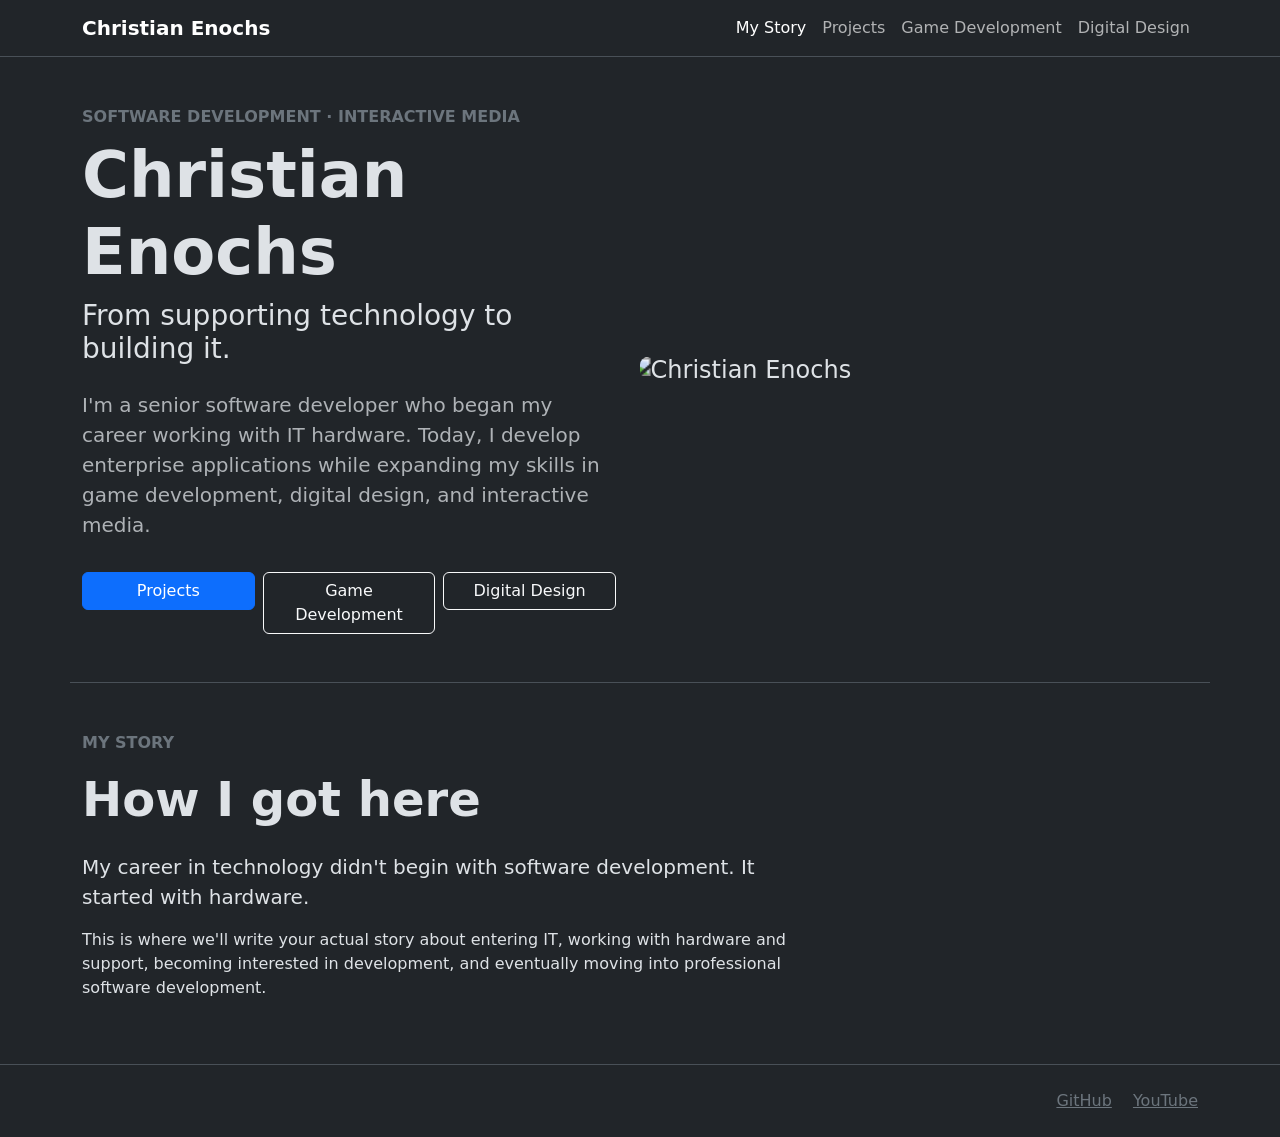
==== index.html @ 546b542b "Initial push of index for testing repo" ====
<!doctype html>
<html lang="en" data-bs-theme="dark">

<head>
    <meta charset="utf-8">
    <meta name="viewport" content="width=device-width, initial-scale=1">
    <title>Christian Enochs | Portfolio</title>
    <link href="https://cdn.jsdelivr.net/npm/bootstrap@5.3.8/dist/css/bootstrap.min.css" rel="stylesheet">
</head>

<body>
    <nav class="navbar navbar-expand-lg border-bottom">
        <div class="container">
            <a class="navbar-brand fw-bold" href="index.html">
                Christian Enochs
            </a>
            <button class="navbar-toggler" type="button" data-bs-toggle="collapse" data-bs-target="#navbarNav">
                <span class="navbar-toggler-icon"></span>
            </button>
            <div class="collapse navbar-collapse" id="navbarNav">
                <ul class="navbar-nav ms-auto">
                    <li class="nav-item">
                        <a class="nav-link active" href="index.html">
                            My Story
                        </a>
                    </li>
                    <li class="nav-item">
                        <a class="nav-link" href="projects.html">
                            Projects
                        </a>
                    </li>
                    <li class="nav-item">
                        <a class="nav-link" href="games.html">
                            Game Development
                        </a>
                    </li>
                    <li class="nav-item">
                        <a class="nav-link" href="design.html">
                            Digital Design
                        </a>
                    </li>
                </ul>
            </div>
        </div>
    </nav>

    <main>
        <section class="container py-5">
            <div class="row align-items-center g-5">
                <div class="col-lg-6">
                    <p class="text-uppercase text-secondary fw-semibold mb-2">
                        Software Development · Interactive Media
                    </p>
                    <h1 class="display-3 fw-bold">
                        Christian Enochs
                    </h1>
                    <h2 class="h3 mb-4">
                        From supporting technology to building it.
                    </h2>
                    <p class="lead text-body-secondary">
                        I'm a senior software developer who began my career
                        working with IT hardware. Today, I develop enterprise
                        applications while expanding my skills in game development,
                        digital design, and interactive media.
                    </p>
                    <div class="row g-2 mt-4">
                        <div class="col-md-4">
                            <a href="projects.html" class="btn btn-primary w-100">
                                Projects
                            </a>
                        </div>
                        <div class="col-md-4">
                            <a href="games.html" class="btn btn-outline-light w-100">
                                Game Development
                            </a>
                        </div>
                        <div class="col-md-4">
                            <a href="design.html" class="btn btn-outline-light w-100">
                                Digital Design
                            </a>
                        </div>
                    </div>
                </div>

                <div class="col-lg-6 overflow-hidden rounded-3">
                    <!--Chopped photo isn't even actually centered, rip-->
                    <img src="../Images/christian.JPG" alt="Christian Enochs" class="img-fluid" style="transform: scale(1.5);">
                </div>

                <!-- <div class="overflow-hidden rounded-3">
                    <img src="../Images/christian.JPG" alt="Christian Enochs" class="w-100 h-100 object-fit-cover" style="transform: scale(1.25);">
                </div> -->
            </div>
        </section>

        <section class="container py-5 border-top">
            <div class="row">
                <div class="col-lg-8">
                    <p class="text-uppercase text-secondary fw-semibold">
                        My Story
                    </p>
                    <h2 class="display-5 fw-bold mb-4">
                        How I got here
                    </h2>
                    <p class="lead">
                        My career in technology didn't begin with software
                        development. It started with hardware.
                    </p>
                    <p>
                        This is where we'll write your actual story about entering
                        IT, working with hardware and support, becoming interested
                        in development, and eventually moving into professional
                        software development.
                    </p>
                </div>
            </div>
        </section>
    </main>

    <footer class="border-top py-4">
        <div class="container d-flex justify-content-between">
            <span class="text-body-secondary">
                <!--I don't have a copyright, but its kind of fun to put it there-->
                <!--&copy; 2026 Christian Enochs -->
            </span>
            <div>
                <a href="https://github.com/cenoxx" class="link-secondary me-3" target="_blank">GitHub</a>
                <a href="#" class="link-secondary">YouTube</a>
            </div>
        </div>
    </footer>

    <script src="https://cdn.jsdelivr.net/npm/bootstrap@5.3.8/dist/js/bootstrap.bundle.min.js">
    </script>
</body>

</html>
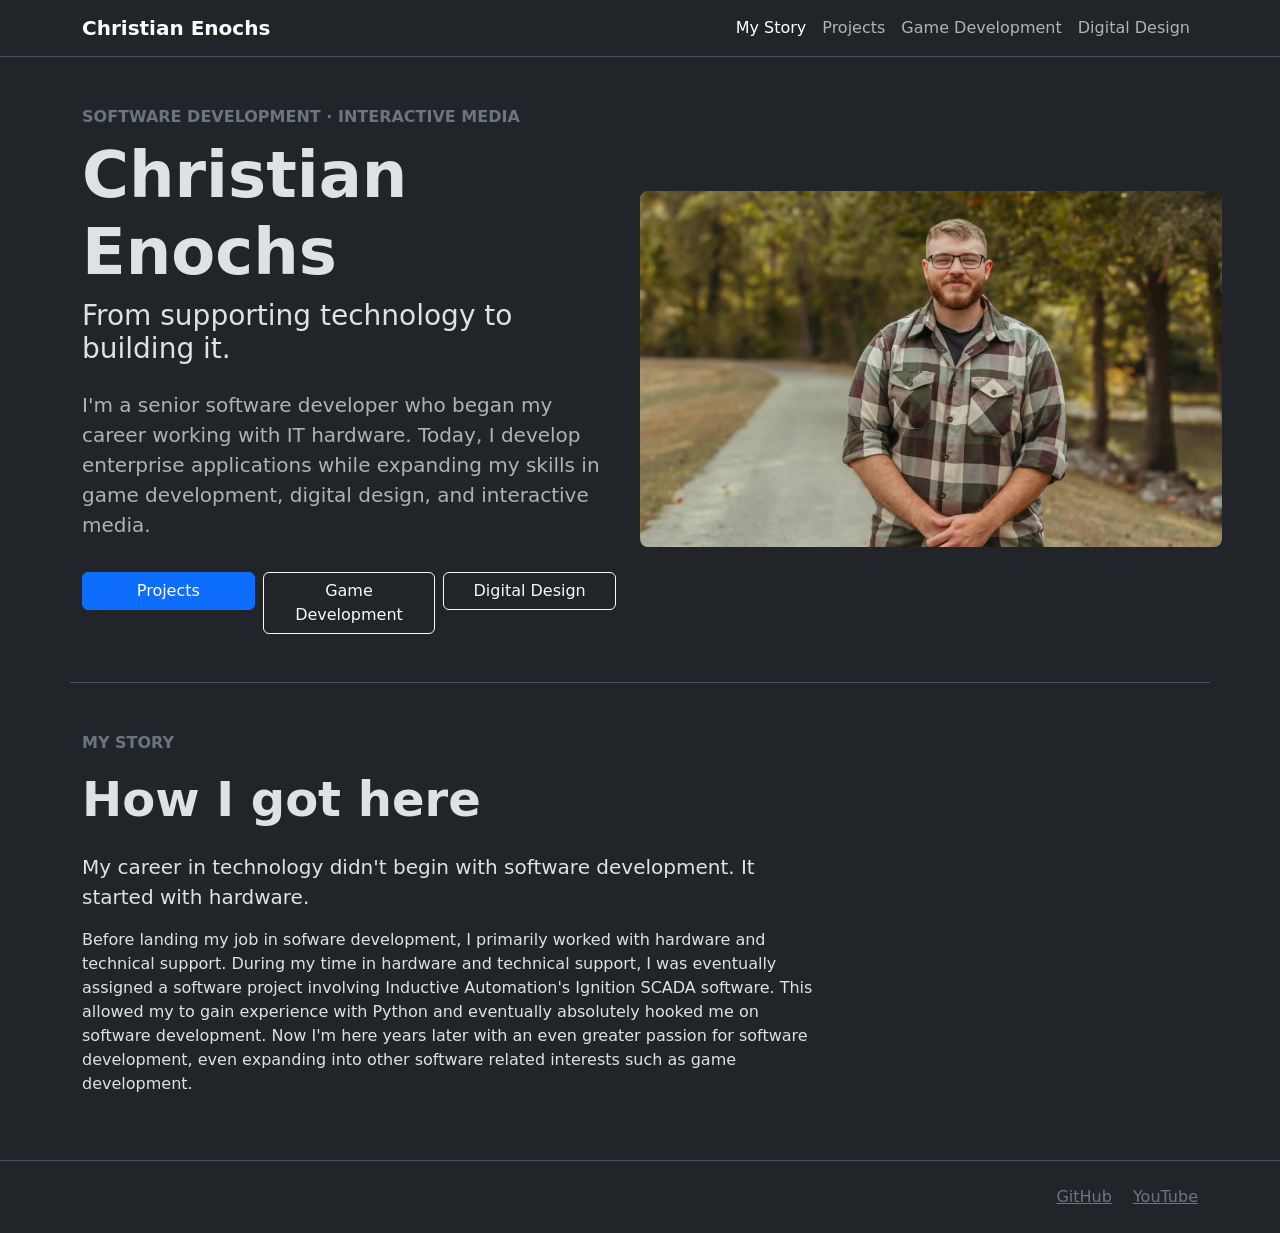
==== commit 37ce2db4: "Updated description and changed image location" ====
--- a/index.html
+++ b/index.html
@@ -84,7 +84,7 @@
 
                 <div class="col-lg-6 overflow-hidden rounded-3">
                     <!--Chopped photo isn't even actually centered, rip-->
-                    <img src="../Images/christian.JPG" alt="Christian Enochs" class="img-fluid" style="transform: scale(1.5);">
+                    <img src="/Images/christian.JPG" alt="Christian Enochs" class="img-fluid" style="transform: scale(1.5);">
                 </div>
 
                 <!-- <div class="overflow-hidden rounded-3">
@@ -107,10 +107,10 @@
                         development. It started with hardware.
                     </p>
                     <p>
-                        This is where we'll write your actual story about entering
-                        IT, working with hardware and support, becoming interested
-                        in development, and eventually moving into professional
-                        software development.
+                        Before landing my job in sofware development, I primarily worked with hardware and technical support.
+                        During my time in hardware and technical support, I was eventually assigned a software project involving Inductive Automation's Ignition SCADA software.
+                        This allowed my to gain experience with Python and eventually absolutely hooked me on software development. Now I'm here years later
+                        with an even greater passion for software development, even expanding into other software related interests such as game development.
                     </p>
                 </div>
             </div>
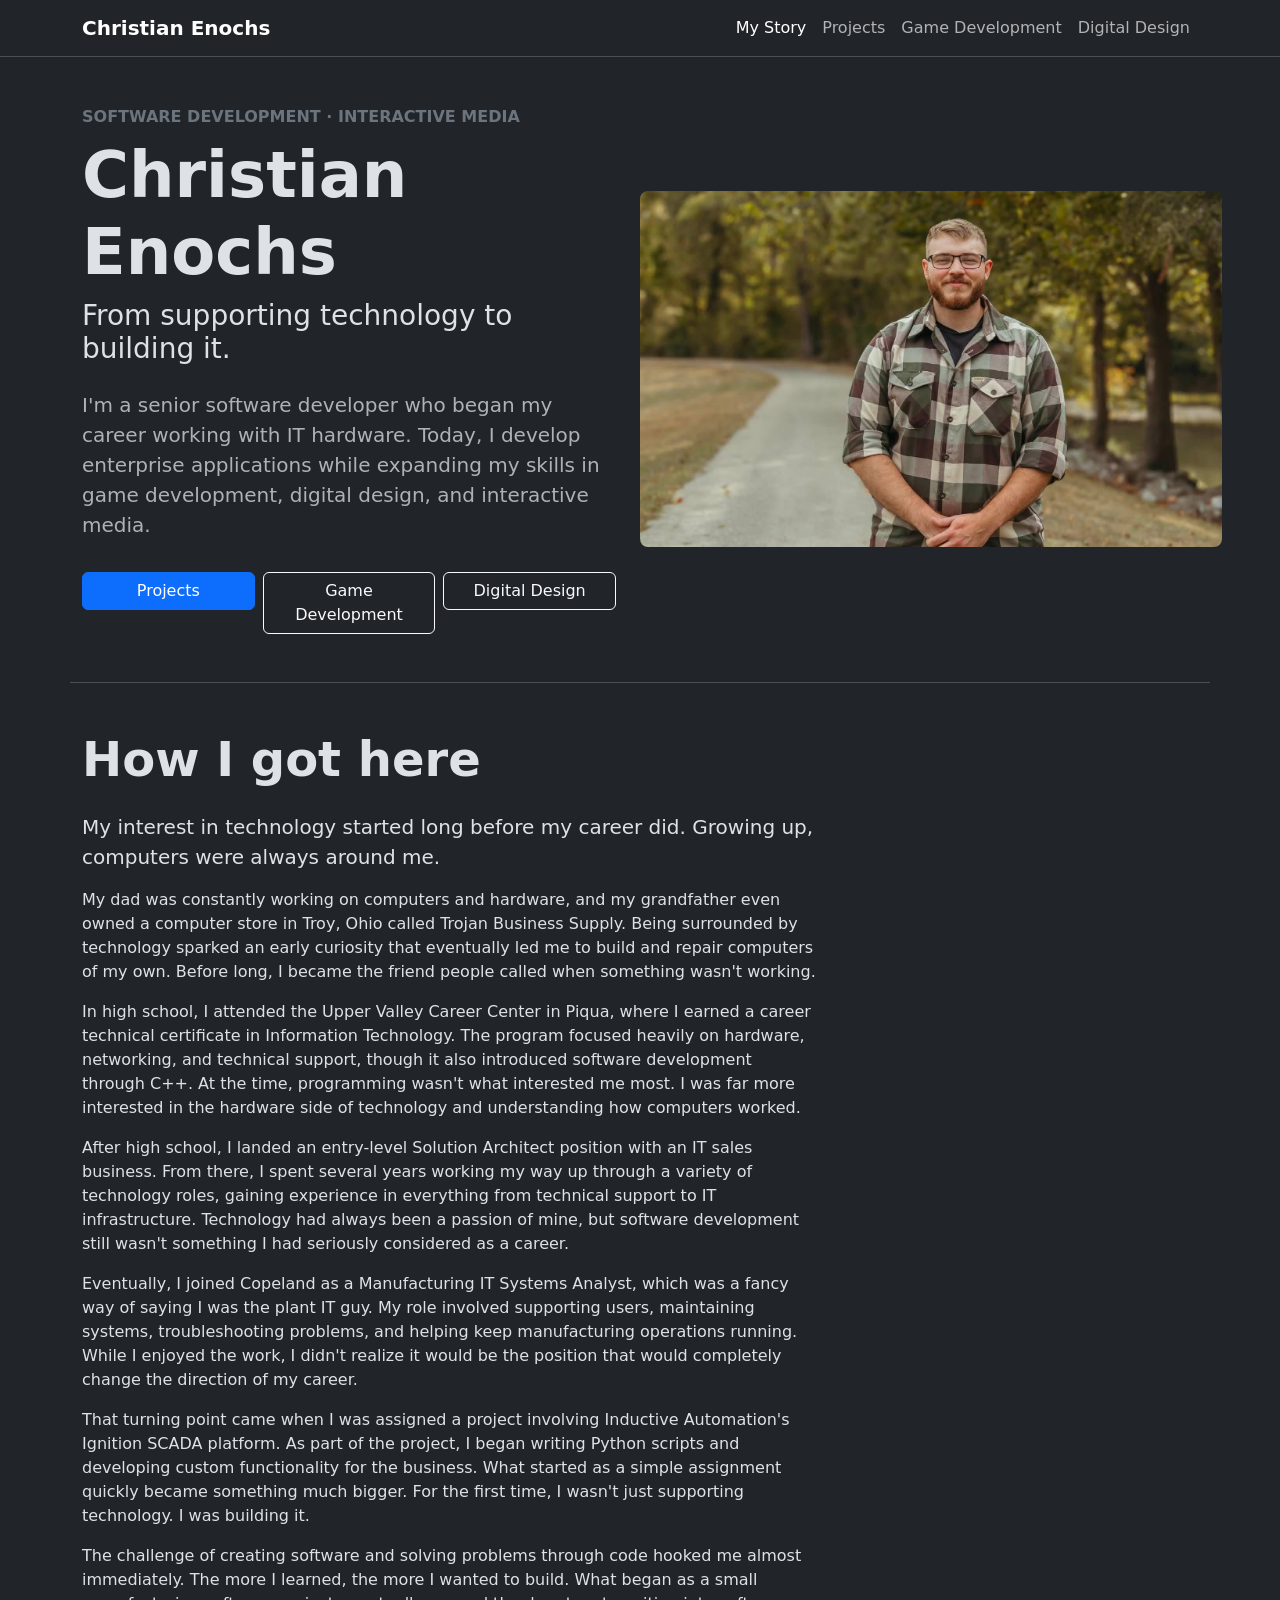
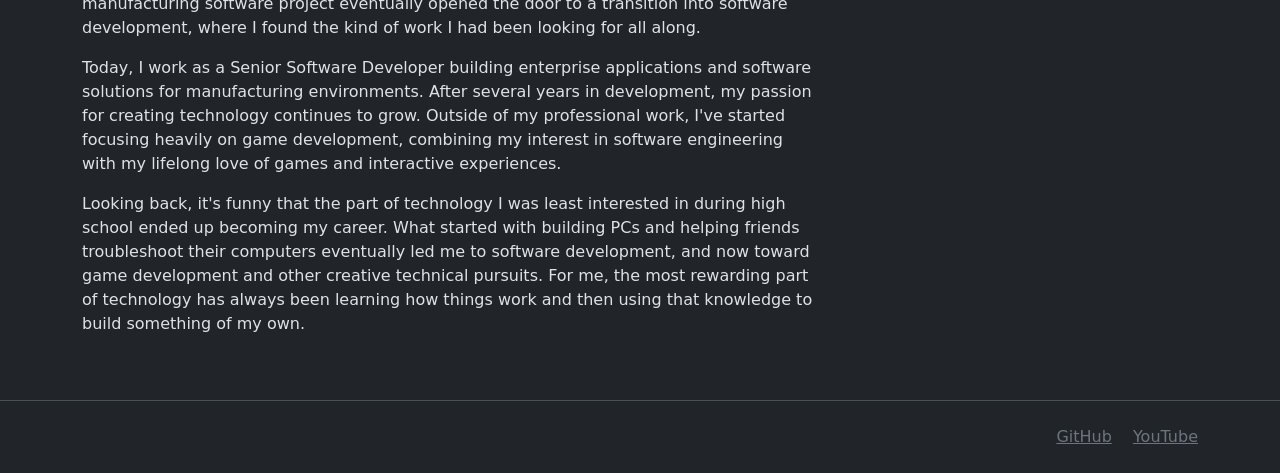
==== commit 66a2aebc: "Added a longer story" ====
--- a/index.html
+++ b/index.html
@@ -25,17 +25,17 @@
                         </a>
                     </li>
                     <li class="nav-item">
-                        <a class="nav-link" href="projects.html">
+                        <a class="nav-link" href="Pages/projects.html">
                             Projects
                         </a>
                     </li>
                     <li class="nav-item">
-                        <a class="nav-link" href="games.html">
+                        <a class="nav-link" href="Pages/games.html">
                             Game Development
                         </a>
                     </li>
                     <li class="nav-item">
-                        <a class="nav-link" href="design.html">
+                        <a class="nav-link" href="Pages/design.html">
                             Digital Design
                         </a>
                     </li>
@@ -65,17 +65,17 @@
                     </p>
                     <div class="row g-2 mt-4">
                         <div class="col-md-4">
-                            <a href="projects.html" class="btn btn-primary w-100">
+                            <a href="Pages/projects.html" class="btn btn-primary w-100">
                                 Projects
                             </a>
                         </div>
                         <div class="col-md-4">
-                            <a href="games.html" class="btn btn-outline-light w-100">
+                            <a href="Pages/games.html" class="btn btn-outline-light w-100">
                                 Game Development
                             </a>
                         </div>
                         <div class="col-md-4">
-                            <a href="design.html" class="btn btn-outline-light w-100">
+                            <a href="Pages/design.html" class="btn btn-outline-light w-100">
                                 Digital Design
                             </a>
                         </div>
@@ -84,7 +84,8 @@
 
                 <div class="col-lg-6 overflow-hidden rounded-3">
                     <!--Chopped photo isn't even actually centered, rip-->
-                    <img src="/Images/christian.JPG" alt="Christian Enochs" class="img-fluid" style="transform: scale(1.5);">
+                    <img src="Images/christian.JPG" alt="Christian Enochs" class="img-fluid"
+                        style="transform: scale(1.5);">
                 </div>
 
                 <!-- <div class="overflow-hidden rounded-3">
@@ -96,22 +97,88 @@
         <section class="container py-5 border-top">
             <div class="row">
                 <div class="col-lg-8">
-                    <p class="text-uppercase text-secondary fw-semibold">
+                    <!-- <p class="text-uppercase text-secondary fw-semibold">
                         My Story
-                    </p>
+                    </p> -->
                     <h2 class="display-5 fw-bold mb-4">
                         How I got here
                     </h2>
+                    <!--Long sappy story-->
                     <p class="lead">
-                        My career in technology didn't begin with software
-                        development. It started with hardware.
-                    </p>
-                    <p>
-                        Before landing my job in sofware development, I primarily worked with hardware and technical support.
-                        During my time in hardware and technical support, I was eventually assigned a software project involving Inductive Automation's Ignition SCADA software.
-                        This allowed my to gain experience with Python and eventually absolutely hooked me on software development. Now I'm here years later
-                        with an even greater passion for software development, even expanding into other software related interests such as game development.
-                    </p>
+                        My interest in technology started long before my career did. Growing up,
+                        computers were always around me.
+                    </p>
+
+                    <p>
+                        My dad was constantly working on computers and hardware, and my grandfather
+                        even owned a computer store in Troy, Ohio called Trojan Business Supply.
+                        Being surrounded by technology sparked an early curiosity that eventually
+                        led me to build and repair computers of my own. Before long, I became the
+                        friend people called when something wasn't working.
+                    </p>
+
+                    <p>
+                        In high school, I attended the Upper Valley Career Center in Piqua, where
+                        I earned a career technical certificate in Information Technology. The
+                        program focused heavily on hardware, networking, and technical support,
+                        though it also introduced software development through C++. At the time,
+                        programming wasn't what interested me most. I was far more interested in
+                        the hardware side of technology and understanding how computers worked.
+                    </p>
+
+                    <p>
+                        After high school, I landed an entry-level Solution Architect position with
+                        an IT sales business. From there, I spent several years working my way up
+                        through a variety of technology roles, gaining experience in everything
+                        from technical support to IT infrastructure. Technology had always been a
+                        passion of mine, but software development still wasn't something I had
+                        seriously considered as a career.
+                    </p>
+
+                    <p>
+                        Eventually, I joined Copeland as a Manufacturing IT Systems Analyst, which
+                        was a fancy way of saying I was the plant IT guy. My role involved
+                        supporting users, maintaining systems, troubleshooting problems, and
+                        helping keep manufacturing operations running. While I enjoyed the work, I
+                        didn't realize it would be the position that would completely change the
+                        direction of my career.
+                    </p>
+
+                    <p>
+                        That turning point came when I was assigned a project involving Inductive
+                        Automation's Ignition SCADA platform. As part of the project, I began
+                        writing Python scripts and developing custom functionality for the business.
+                        What started as a simple assignment quickly became something much bigger.
+                        For the first time, I wasn't just supporting technology. I was building it.
+                    </p>
+
+                    <p>
+                        The challenge of creating software and solving problems through code hooked
+                        me almost immediately. The more I learned, the more I wanted to build. What
+                        began as a small manufacturing software project eventually opened the door
+                        to a transition into software development, where I found the kind of work I
+                        had been looking for all along.
+                    </p>
+
+                    <p>
+                        Today, I work as a Senior Software Developer building enterprise
+                        applications and software solutions for manufacturing environments. After
+                        several years in development, my passion for creating technology continues
+                        to grow. Outside of my professional work, I've started focusing heavily on
+                        game development, combining my interest in software engineering with my
+                        lifelong love of games and interactive experiences.
+                    </p>
+
+                    <p>
+                        Looking back, it's funny that the part of technology I was least interested
+                        in during high school ended up becoming my career. What started with
+                        building PCs and helping friends troubleshoot their computers eventually
+                        led me to software development, and now toward game development and other
+                        creative technical pursuits. For me, the most rewarding part of technology
+                        has always been learning how things work and then using that knowledge to
+                        build something of my own.
+                    </p>
+
                 </div>
             </div>
         </section>
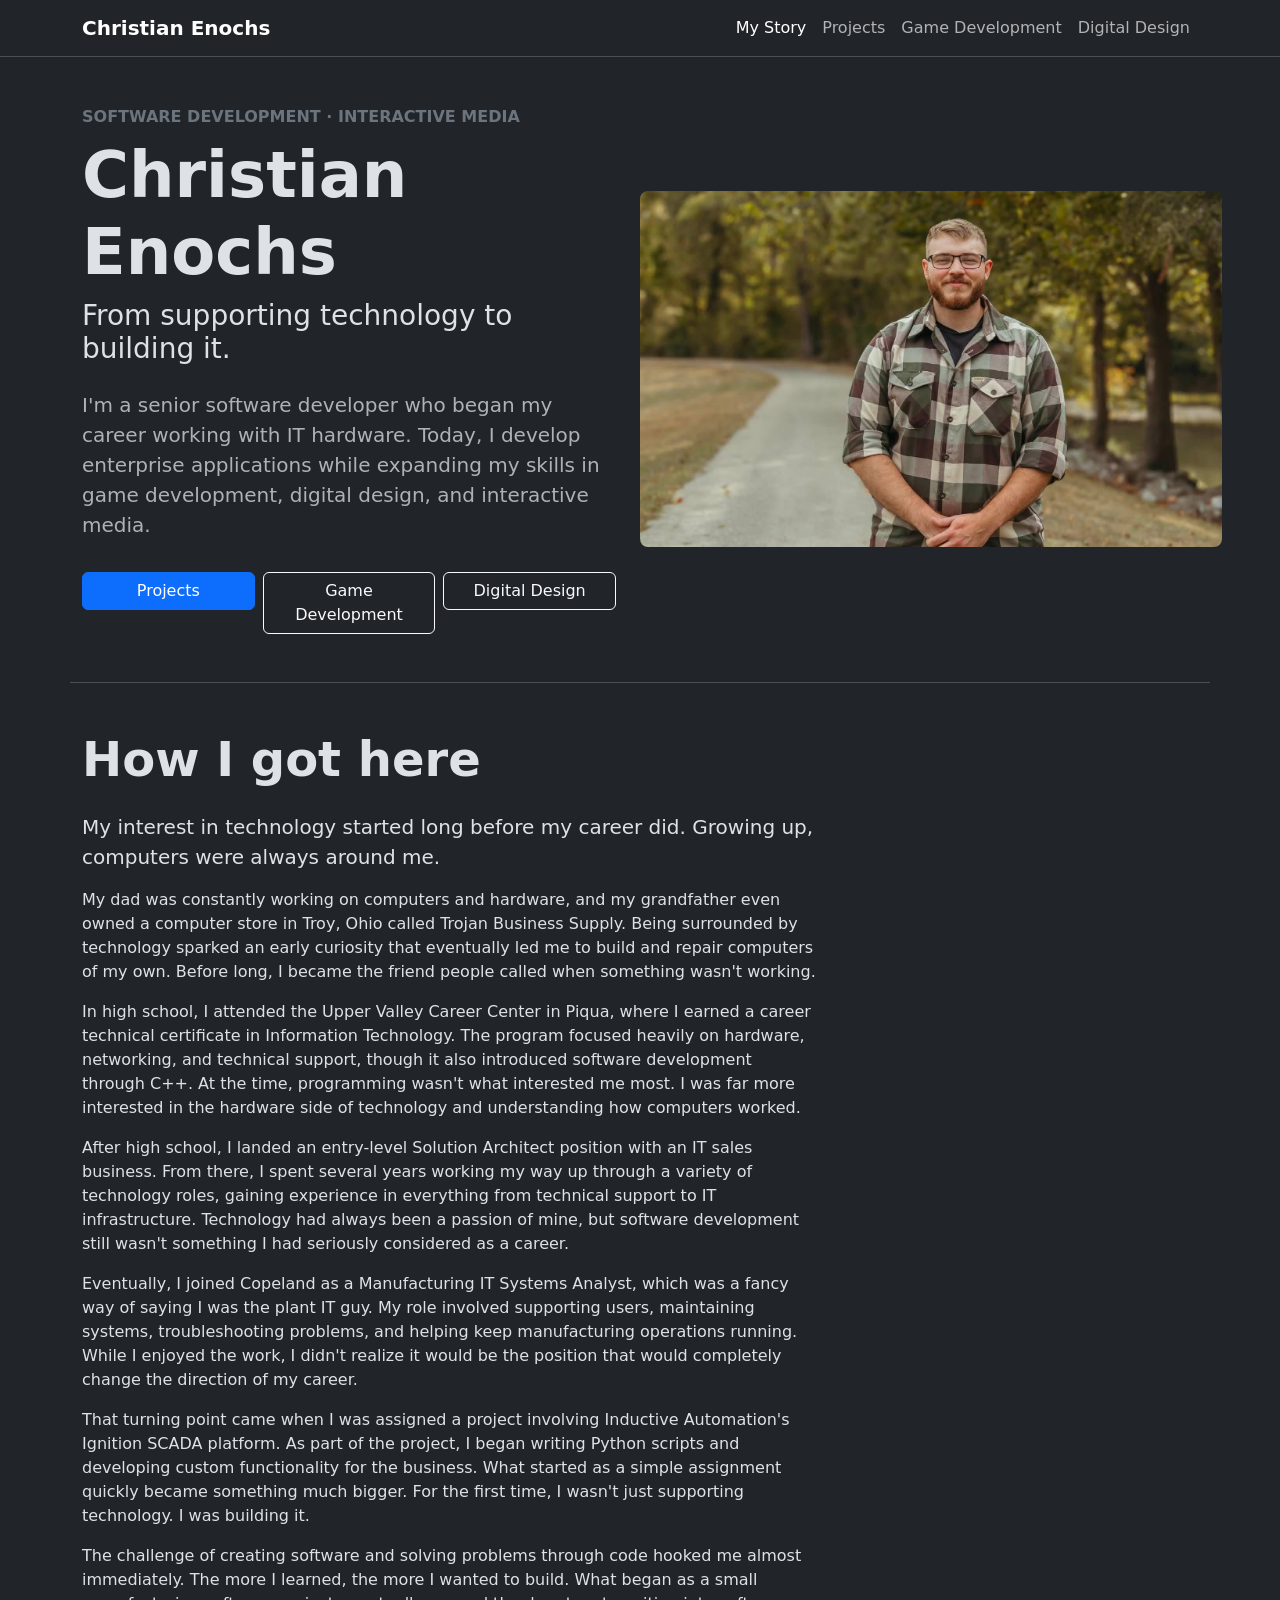
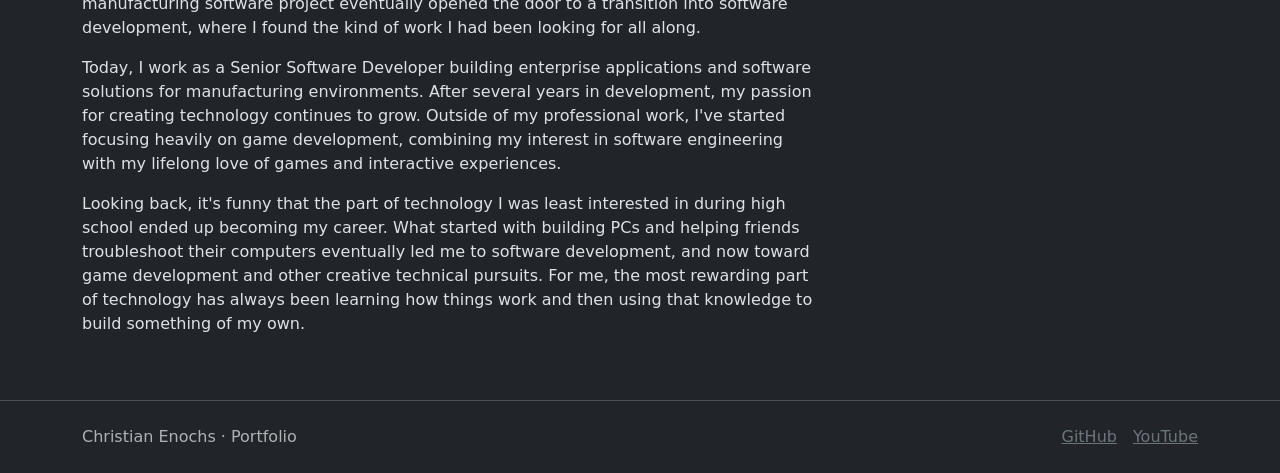
==== commit f10c340e: "Large dump of progress, including a template I made then had chat gpt duplicate so we can keep this " ====
--- a/index.html
+++ b/index.html
@@ -186,14 +186,8 @@
 
     <footer class="border-top py-4">
         <div class="container d-flex justify-content-between">
-            <span class="text-body-secondary">
-                <!--I don't have a copyright, but its kind of fun to put it there-->
-                <!--&copy; 2026 Christian Enochs -->
-            </span>
-            <div>
-                <a href="https://github.com/cenoxx" class="link-secondary me-3" target="_blank">GitHub</a>
-                <a href="#" class="link-secondary">YouTube</a>
-            </div>
+            <span class="text-body-secondary">Christian Enochs · Portfolio</span>
+            <div><a href="https://github.com/cenoxx" class="link-secondary me-3" target="_blank" rel="noopener noreferrer">GitHub</a><a href="#" class="link-secondary">YouTube</a></div>
         </div>
     </footer>
 
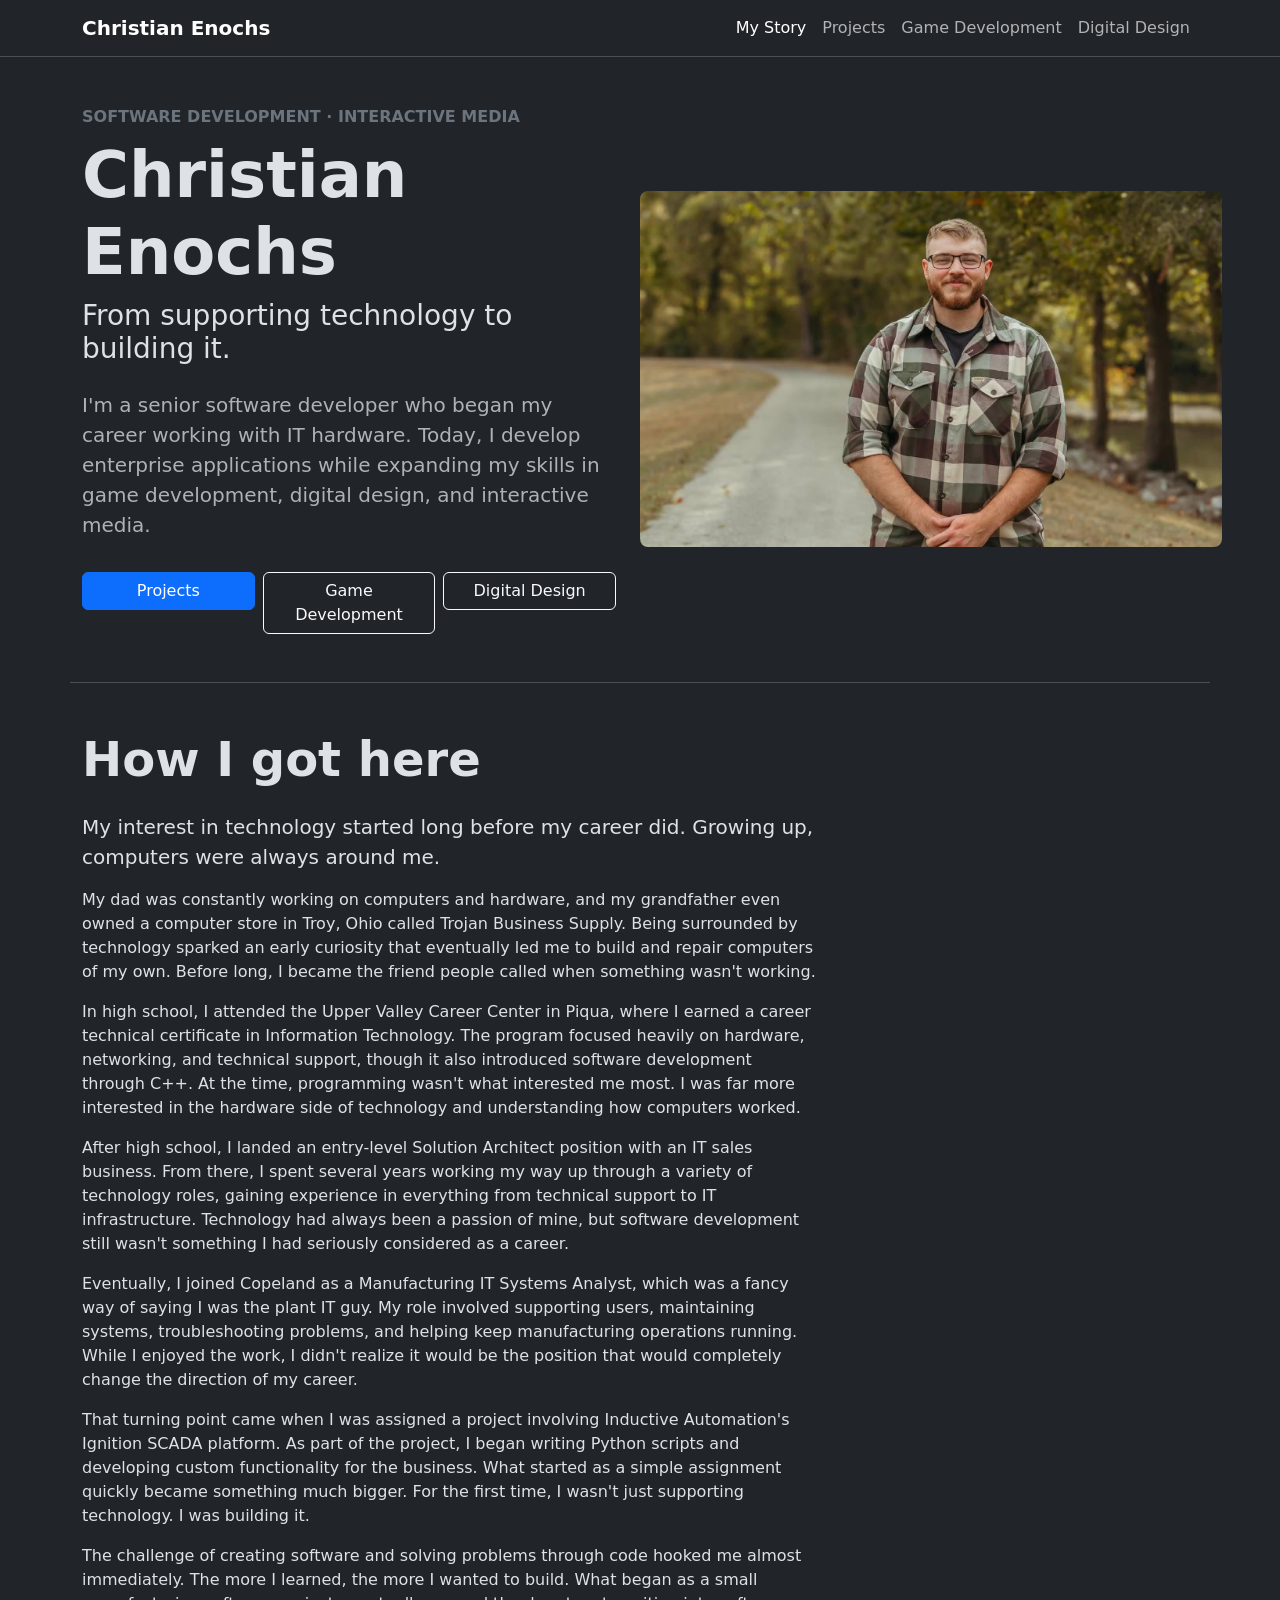
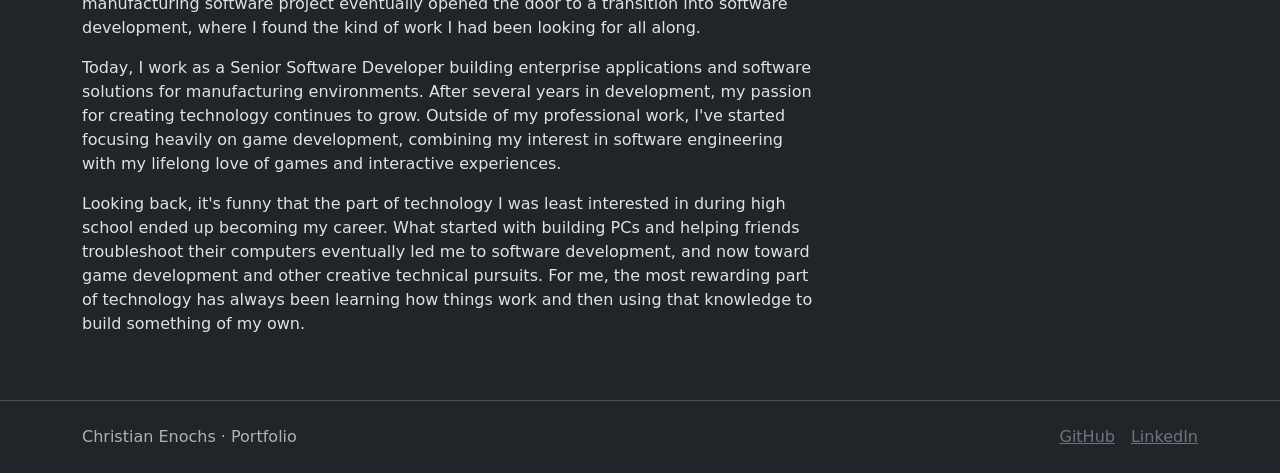
==== commit a396d12a: "General cleanup" ====
--- a/index.html
+++ b/index.html
@@ -187,7 +187,7 @@
     <footer class="border-top py-4">
         <div class="container d-flex justify-content-between">
             <span class="text-body-secondary">Christian Enochs · Portfolio</span>
-            <div><a href="https://github.com/cenoxx" class="link-secondary me-3" target="_blank" rel="noopener noreferrer">GitHub</a><a href="#" class="link-secondary">YouTube</a></div>
+            <div><a href="https://github.com/cenoxx" class="link-secondary me-3" target="_blank" rel="noopener noreferrer">GitHub</a><a href="https://www.linkedin.com/in/christian-enochs-bb6218185/" class="link-secondary" target="_blank" rel="noopener noreferrer">LinkedIn</a></div>
         </div>
     </footer>
 
